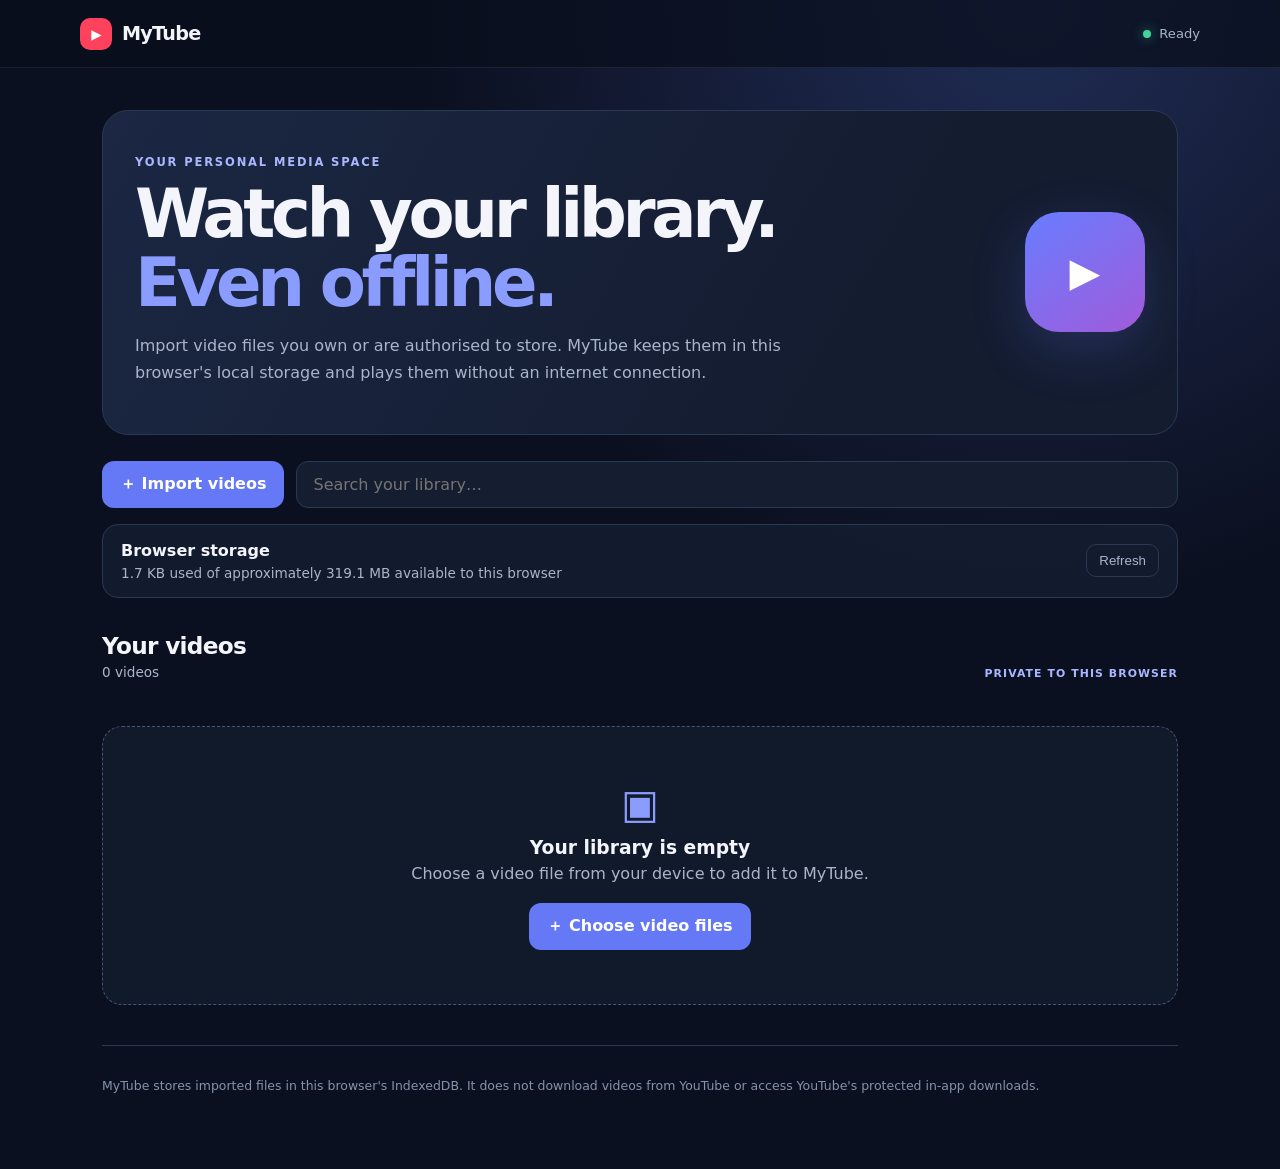
==== index.html @ cdf7bfd3 "Add files via upload" ====
<!doctype html>
<html lang="en">
<head>
  <meta charset="utf-8">
  <meta name="viewport" content="width=device-width, initial-scale=1">
  <meta name="theme-color" content="#111827">
  <meta name="description" content="A private offline video library stored in this browser.">
  <title>MyTube Offline Library</title>
  <link rel="manifest" href="./manifest.webmanifest">
  <link rel="stylesheet" href="./styles.css">
</head>
<body>
  <header class="topbar">
    <a class="brand" href="./" aria-label="MyTube home"><span class="brand-mark">▶</span> MyTube</a>
    <span class="offline-indicator"><span class="dot"></span><span id="network-status">Checking connection…</span></span>
  </header>

  <main class="container">
    <section class="hero">
      <div>
        <p class="eyebrow">YOUR PERSONAL MEDIA SPACE</p>
        <h1>Watch your library.<br><span>Even offline.</span></h1>
        <p class="intro">Import video files you own or are authorised to store. MyTube keeps them in this browser's local storage and plays them without an internet connection.</p>
      </div>
      <div class="hero-icon" aria-hidden="true">▶</div>
    </section>

    <section class="toolbar" aria-label="Library controls">
      <label class="import-button" for="video-picker">＋ Import videos</label>
      <input id="video-picker" type="file" accept="video/*,.mp4,.webm,.m4v,.mov,.mkv" multiple hidden>
      <input id="search" class="search" type="search" placeholder="Search your library…" aria-label="Search videos">
    </section>

    <section class="storage-panel">
      <div>
        <strong>Browser storage</strong>
        <p id="storage-info">Checking available storage…</p>
      </div>
      <button id="refresh-storage" class="quiet-button" type="button">Refresh</button>
    </section>

    <div class="section-heading">
      <div>
        <h2>Your videos</h2>
        <p id="video-count">Loading library…</p>
      </div>
      <span class="local-tag">PRIVATE TO THIS BROWSER</span>
    </div>

    <div id="message" class="message" role="status" aria-live="polite"></div>
    <section id="video-grid" class="video-grid" aria-label="Imported videos"></section>

    <section id="empty-state" class="empty-state" hidden>
      <div class="empty-icon">▣</div>
      <h3>Your library is empty</h3>
      <p>Choose a video file from your device to add it to MyTube.</p>
      <label class="import-button" for="video-picker">＋ Choose video files</label>
    </section>

    <footer>
      <p>MyTube stores imported files in this browser's IndexedDB. It does not download videos from YouTube or access YouTube's protected in-app downloads.</p>
    </footer>
  </main>

  <script src="./app.js" defer></script>
</body>
</html>
---- styles.css ----
:root {
  color-scheme: dark;
  --bg: #0b1020;
  --panel: #151d31;
  --panel-2: #1b2740;
  --text: #f3f5fb;
  --muted: #aab5ca;
  --accent: #8b9cff;
  --accent-2: #6578f5;
  --border: #2b3854;
  font-family: Inter, ui-sans-serif, system-ui, -apple-system, BlinkMacSystemFont, "Segoe UI", sans-serif;
}
* { box-sizing: border-box; }
body { margin: 0; background: radial-gradient(circle at 80% 0%, #202c55 0, var(--bg) 38rem); color: var(--text); min-height: 100vh; }
.topbar { height: 68px; padding: 0 max(22px, calc((100vw - 1120px)/2)); display:flex; align-items:center; justify-content:space-between; border-bottom:1px solid rgba(255,255,255,.08); background:rgba(9,14,28,.72); }
.brand { color:var(--text); text-decoration:none; font-weight:800; font-size:1.2rem; letter-spacing:-.04em; display:flex; gap:10px; align-items:center; }
.brand-mark { display:grid; place-items:center; width:32px; height:32px; border-radius:10px; background:#ff425b; color:white; font-size:.85rem; }
.offline-indicator { display:flex; align-items:center; gap:8px; color:var(--muted); font-size:.82rem; }
.dot { width:8px; height:8px; border-radius:50%; background:#43d69b; box-shadow:0 0 12px #43d69b88; }
.container { max-width:1120px; margin:auto; padding:42px 22px 60px; }
.hero { display:flex; justify-content:space-between; align-items:center; gap:24px; padding:32px; border:1px solid var(--border); border-radius:26px; background:linear-gradient(120deg, #1b2743, #141c30 70%); }
.eyebrow { color:#aab7ff; font-size:.72rem; letter-spacing:.16em; font-weight:800; }
h1 { margin:10px 0 12px; font-size:clamp(2.3rem, 6vw, 4.2rem); line-height:1.02; letter-spacing:-.065em; }
h1 span { color:var(--accent); }
.intro { max-width:650px; color:var(--muted); line-height:1.65; }
.hero-icon { flex:0 0 120px; height:120px; border-radius:34px; display:grid; place-items:center; font-size:2.5rem; color:white; background:linear-gradient(145deg,#687dff,#a05bda); box-shadow:0 18px 55px #687dff33; }
.toolbar { display:flex; gap:12px; margin:26px 0 16px; }
.import-button { display:inline-flex; align-items:center; justify-content:center; border:0; border-radius:12px; padding:13px 18px; background:var(--accent-2); color:white; font-weight:750; cursor:pointer; }
.import-button:hover { filter:brightness(1.12); }
.search { flex:1; min-width:0; border:1px solid var(--border); border-radius:12px; padding:0 16px; background:var(--panel); color:var(--text); font:inherit; }
.storage-panel { display:flex; justify-content:space-between; align-items:center; gap:12px; border:1px solid var(--border); background:rgba(21,29,49,.8); border-radius:16px; padding:16px 18px; }
.storage-panel p, .section-heading p { margin:5px 0 0; color:var(--muted); font-size:.85rem; }
.quiet-button, .delete-button { border:1px solid var(--border); color:var(--muted); background:transparent; padding:8px 12px; border-radius:10px; cursor:pointer; }
.section-heading { display:flex; align-items:end; justify-content:space-between; gap:12px; margin:34px 0 16px; }
h2 { margin:0; font-size:1.45rem; letter-spacing:-.03em; }
.local-tag { color:#aab7ff; font-size:.68rem; letter-spacing:.1em; font-weight:800; }
.video-grid { display:grid; grid-template-columns:repeat(auto-fill,minmax(250px,1fr)); gap:18px; }
.video-card { min-width:0; overflow:hidden; border:1px solid var(--border); border-radius:17px; background:var(--panel); }
.video-card video { display:block; width:100%; aspect-ratio:16/9; background:#05070c; object-fit:contain; }
.video-details { padding:13px; }
.video-title { margin:0 0 7px; font-weight:750; overflow-wrap:anywhere; }
.video-meta { color:var(--muted); font-size:.78rem; display:flex; flex-wrap:wrap; gap:8px; }
.card-actions { display:flex; justify-content:space-between; align-items:center; margin-top:12px; }
.delete-button { color:#ff9da8; border-color:#633846; }
.message { min-height:22px; color:#aab7ff; font-size:.88rem; margin:8px 0; }
.empty-state { text-align:center; padding:54px 20px; border:1px dashed #465575; border-radius:20px; background:#111a2b; }
.empty-state h3 { margin:10px 0 6px; }
.empty-state p { color:var(--muted); margin:0 0 20px; }
.empty-icon { font-size:2.5rem; color:var(--accent); }
footer { margin-top:40px; color:#8592aa; font-size:.78rem; line-height:1.6; border-top:1px solid var(--border); padding-top:18px; }
[hidden] { display:none !important; }
@media (max-width:620px) {
  .container { padding:25px 15px 45px; }
  .hero { padding:23px; }
  .hero-icon { flex-basis:70px; height:70px; border-radius:22px; font-size:1.6rem; }
  .toolbar { flex-direction:column; }
  .search { min-height:46px; }
  .local-tag { display:none; }
}
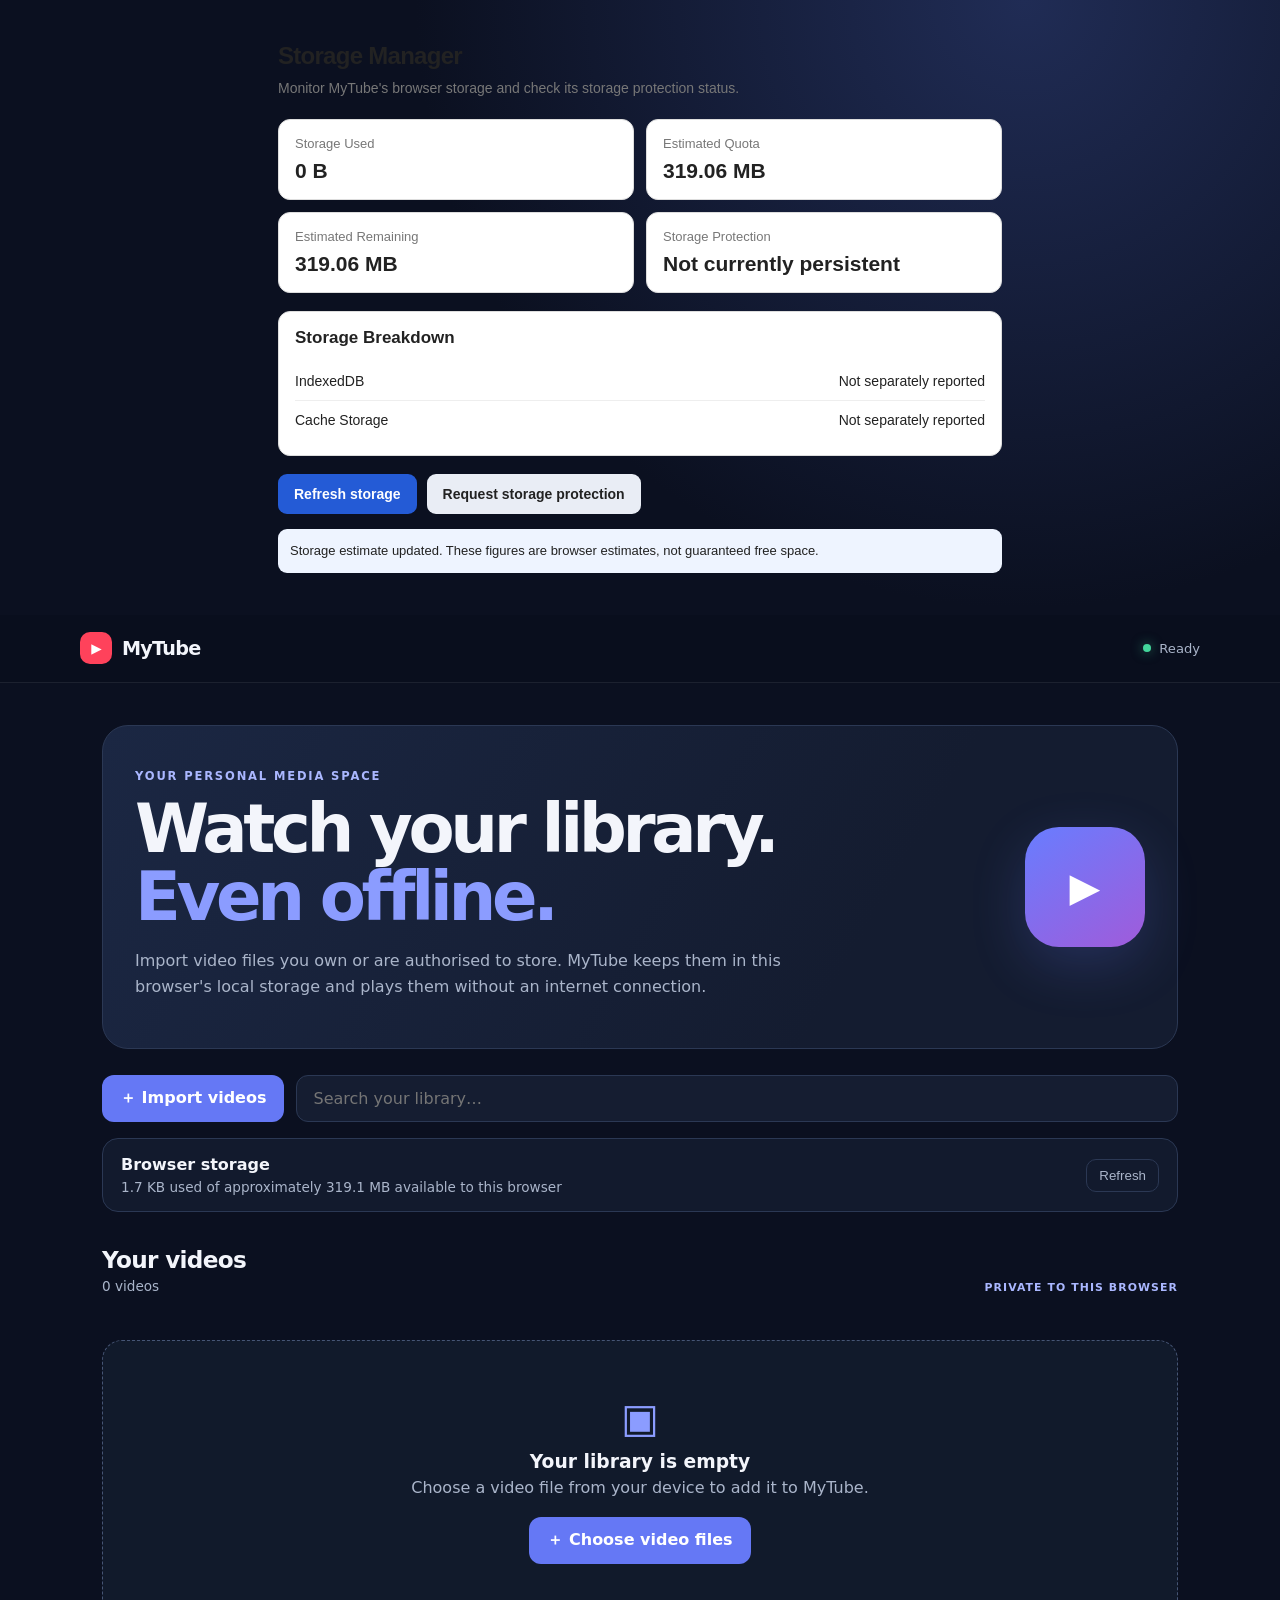
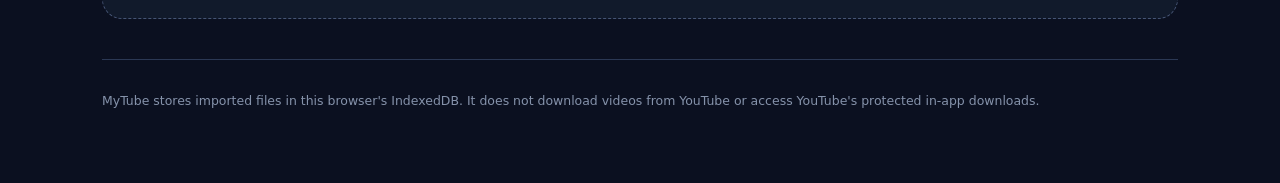
==== commit 6ff14d3a: "Update index.html" ====
--- a/index.html
+++ b/index.html
@@ -1,6 +1,7 @@
 <!doctype html>
 <html lang="en">
 <head>
+  <link rel="stylesheet" href="storage-manager.css">
   <meta charset="utf-8">
   <meta name="viewport" content="width=device-width, initial-scale=1">
   <meta name="theme-color" content="#111827">
@@ -9,7 +10,89 @@
   <link rel="manifest" href="./manifest.webmanifest">
   <link rel="stylesheet" href="./styles.css">
 </head>
+  <script src="storage-manager.js" defer></script>
 <body>
+  <!-- MyTube Storage Manager -->
+
+<section class="storage-manager" id="storage-manager">
+
+  <h2>Storage Manager</h2>
+
+  <p class="sm-description">
+    Monitor MyTube's browser storage and check its storage protection status.
+  </p>
+
+  <div class="sm-grid">
+
+    <div class="sm-card">
+      <span class="sm-card-label">Storage Used</span>
+      <strong class="sm-card-value" id="sm-used">Checking...</strong>
+    </div>
+
+    <div class="sm-card">
+      <span class="sm-card-label">Estimated Quota</span>
+      <strong class="sm-card-value" id="sm-quota">Checking...</strong>
+    </div>
+
+    <div class="sm-card">
+      <span class="sm-card-label">Estimated Remaining</span>
+      <strong class="sm-card-value" id="sm-available">Checking...</strong>
+    </div>
+
+    <div class="sm-card">
+      <span class="sm-card-label">Storage Protection</span>
+      <strong class="sm-card-value" id="sm-persistence">
+        Checking...
+      </strong>
+    </div>
+
+  </div>
+
+  <div class="sm-details">
+
+    <h3>Storage Breakdown</h3>
+
+    <div class="sm-detail-row">
+      <span>IndexedDB</span>
+      <span id="sm-indexeddb">Checking...</span>
+    </div>
+
+    <div class="sm-detail-row">
+      <span>Cache Storage</span>
+      <span id="sm-cache">Checking...</span>
+    </div>
+
+  </div>
+
+  <div class="sm-actions">
+
+    <button
+      type="button"
+      class="sm-button"
+      id="sm-refresh">
+      Refresh storage
+    </button>
+
+    <button
+      type="button"
+      class="sm-button sm-button-secondary"
+      id="sm-persist">
+      Request storage protection
+    </button>
+
+  </div>
+
+  <div
+    class="sm-message"
+    id="sm-message"
+    role="status"
+    aria-live="polite">
+    Checking browser storage...
+  </div>
+
+</section>
+
+<!-- End MyTube Storage Manager -->
   <header class="topbar">
     <a class="brand" href="./" aria-label="MyTube home"><span class="brand-mark">▶</span> MyTube</a>
     <span class="offline-indicator"><span class="dot"></span><span id="network-status">Checking connection…</span></span>
--- a/storage-manager.css
+++ b/storage-manager.css
@@ -0,0 +1,142 @@
+/* MyTube Storage Manager */
+
+.storage-manager {
+  max-width: 760px;
+  margin: 24px auto;
+  padding: 18px;
+  color: var(--text-color, #222);
+  font-family: Arial, sans-serif;
+}
+
+.storage-manager h2 {
+  margin: 0 0 8px;
+  font-size: 24px;
+}
+
+.sm-description {
+  margin: 0 0 20px;
+  color: var(--secondary-text, #777);
+  line-height: 1.5;
+  font-size: 14px;
+}
+
+.sm-grid {
+  display: grid;
+  grid-template-columns: repeat(2, minmax(0, 1fr));
+  gap: 12px;
+}
+
+.sm-card {
+  padding: 16px;
+  border: 1px solid var(--border-color, #ddd);
+  border-radius: 12px;
+  background: var(--card-background, #fff);
+  min-width: 0;
+}
+
+.sm-card-label {
+  display: block;
+  margin-bottom: 8px;
+  color: var(--secondary-text, #777);
+  font-size: 13px;
+}
+
+.sm-card-value {
+  display: block;
+  font-size: 21px;
+  font-weight: 700;
+  overflow-wrap: anywhere;
+}
+
+.sm-details {
+  margin-top: 18px;
+  padding: 16px;
+  border: 1px solid var(--border-color, #ddd);
+  border-radius: 12px;
+  background: var(--card-background, #fff);
+}
+
+.sm-details h3 {
+  margin: 0 0 14px;
+  font-size: 17px;
+}
+
+.sm-detail-row {
+  display: flex;
+  justify-content: space-between;
+  align-items: center;
+  gap: 12px;
+  padding: 11px 0;
+  border-bottom: 1px solid var(--border-color, #eee);
+  font-size: 14px;
+}
+
+.sm-detail-row:last-child {
+  border-bottom: 0;
+}
+
+.sm-detail-row span:last-child {
+  text-align: right;
+  overflow-wrap: anywhere;
+}
+
+.sm-actions {
+  display: flex;
+  flex-wrap: wrap;
+  gap: 10px;
+  margin-top: 18px;
+}
+
+.sm-button {
+  border: 0;
+  border-radius: 9px;
+  padding: 12px 16px;
+  font-size: 14px;
+  font-weight: 600;
+  cursor: pointer;
+  background: var(--button-background, #245bd6);
+  color: var(--button-text, #fff);
+}
+
+.sm-button:disabled {
+  opacity: 0.6;
+  cursor: not-allowed;
+}
+
+.sm-button-secondary {
+  background: var(--secondary-button-background, #e9edf5);
+  color: var(--text-color, #222);
+}
+
+.sm-message {
+  margin-top: 15px;
+  padding: 12px;
+  border-radius: 9px;
+  background: var(--notice-background, #eef4ff);
+  color: var(--text-color, #222);
+  font-size: 13px;
+  line-height: 1.5;
+}
+
+.sm-message.sm-error {
+  background: #fff0f0;
+  color: #a32121;
+}
+
+@media (max-width: 420px) {
+  .storage-manager {
+    padding: 12px;
+  }
+
+  .sm-grid {
+    grid-template-columns: 1fr;
+  }
+
+  .sm-card-value {
+    font-size: 19px;
+  }
+
+  .sm-button {
+    width: 100%;
+  }
+  }
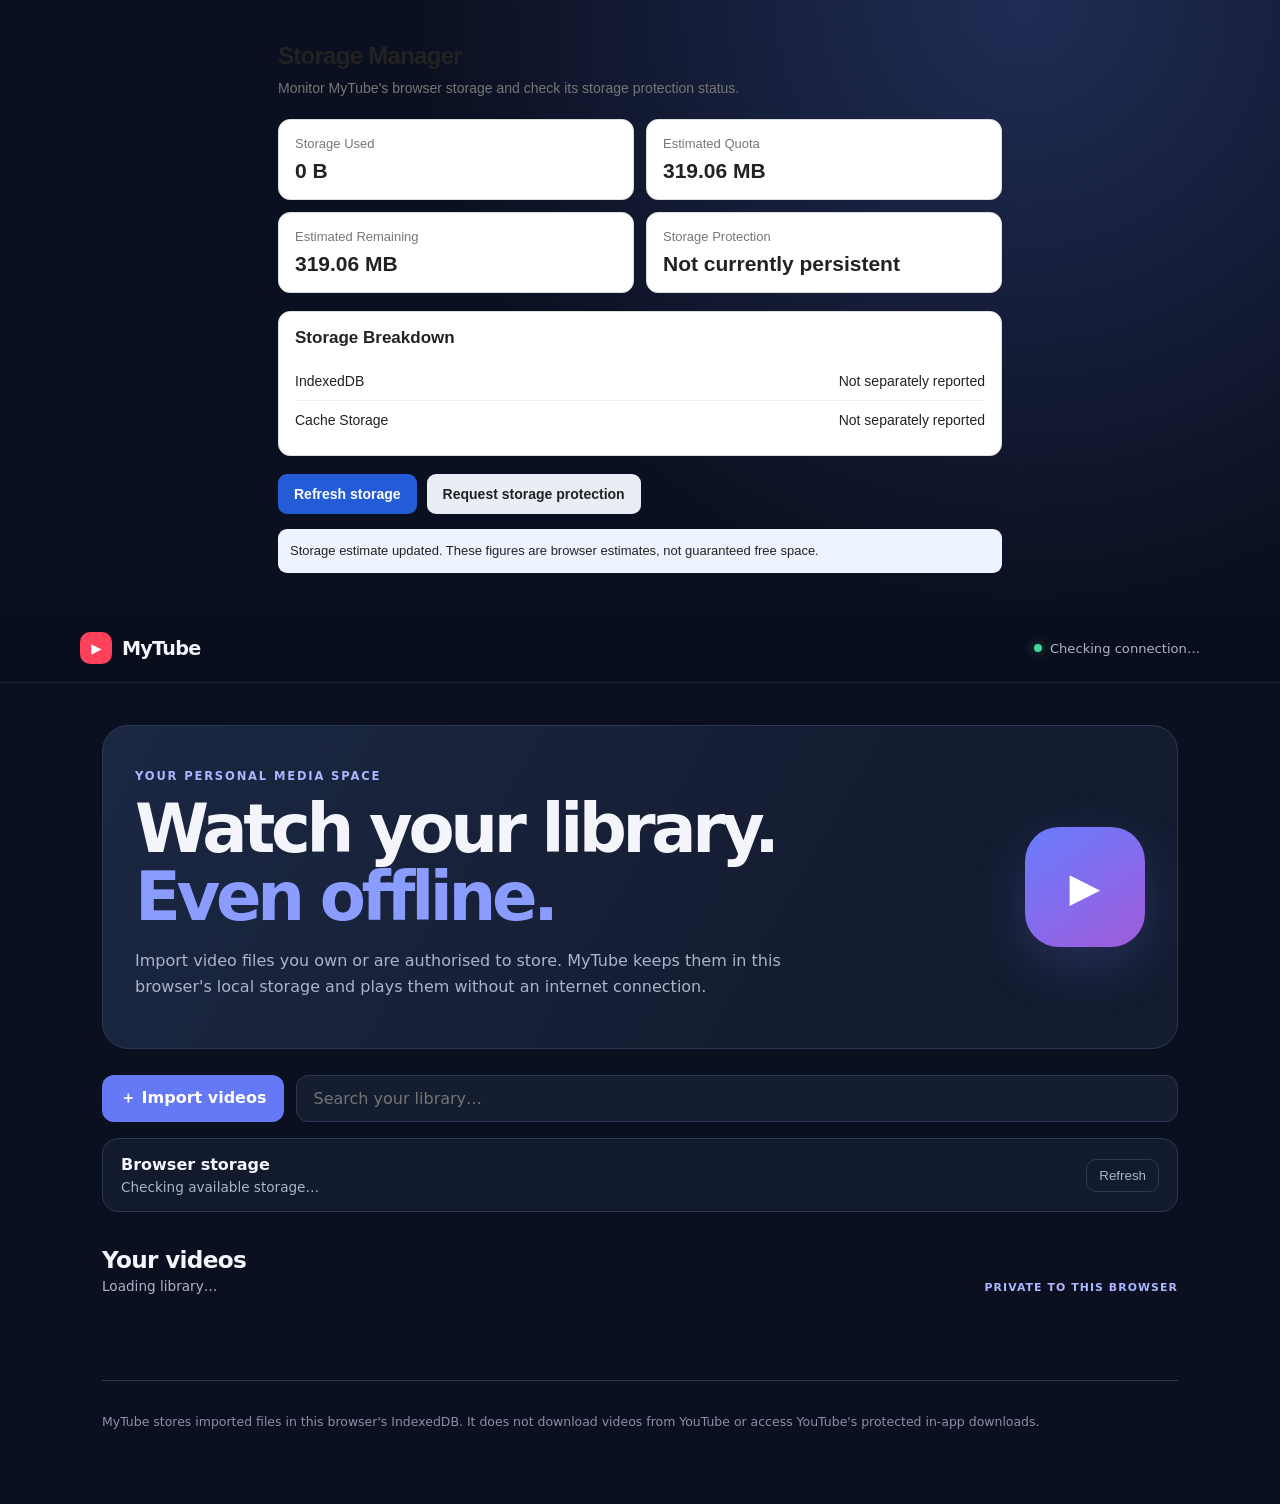
==== commit 0bb65c2f: "Update index.html" ====
--- a/index.html
+++ b/index.html
@@ -10,7 +10,7 @@
   <link rel="manifest" href="./manifest.webmanifest">
   <link rel="stylesheet" href="./styles.css">
 </head>
-  <script src="storage-manager.js" defer></script>
+  
 <body>
   <!-- MyTube Storage Manager -->
 
@@ -145,6 +145,6 @@
     </footer>
   </main>
 
-  <script src="./app.js" defer></script>
+  <script src="./storage-manager.js" defer></script>
 </body>
 </html>
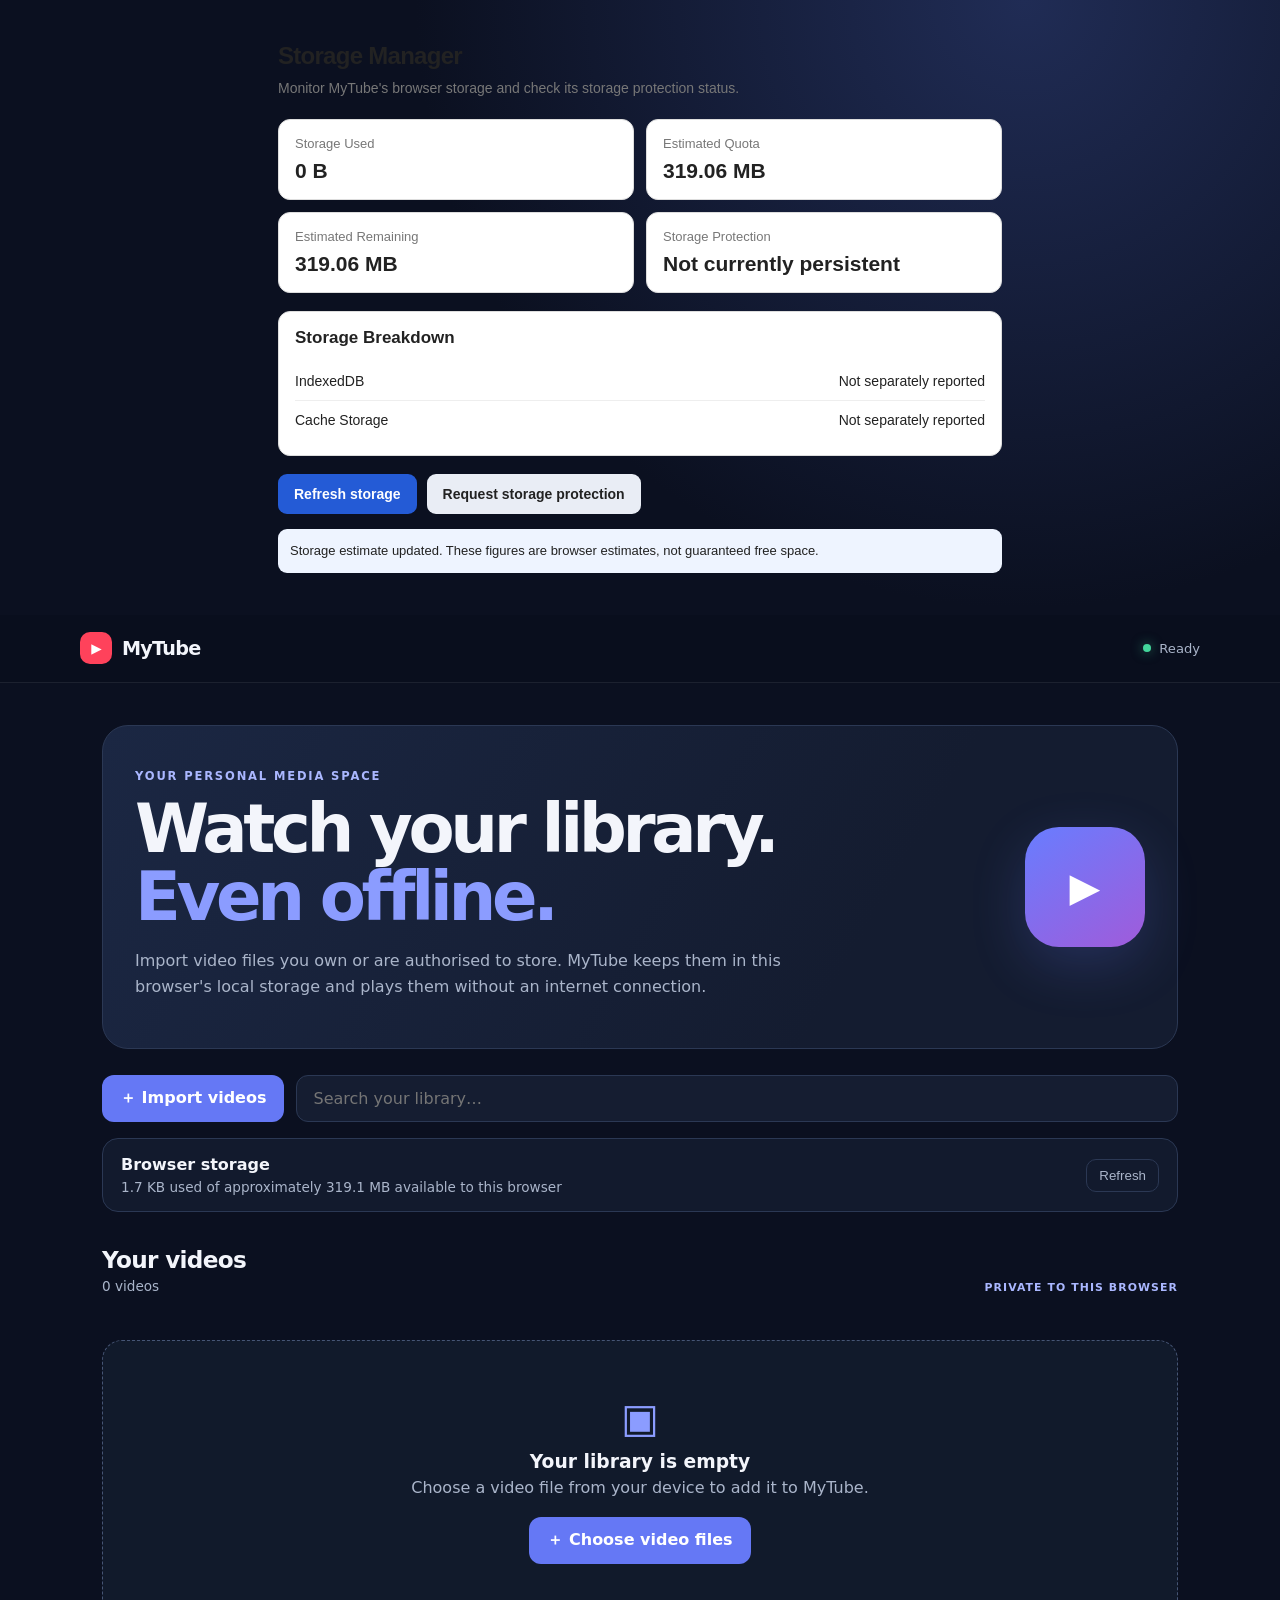
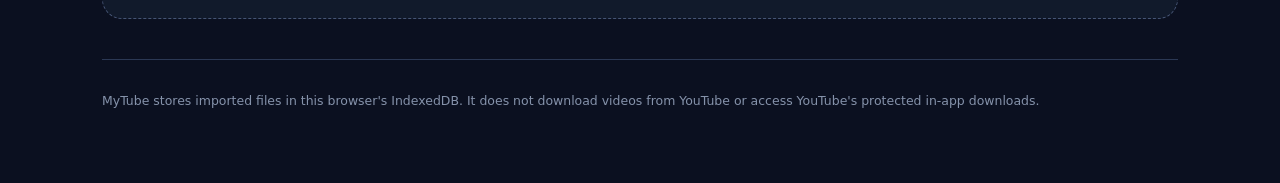
==== commit b1c6912a: "Update index.html" ====
--- a/index.html
+++ b/index.html
@@ -145,6 +145,6 @@
     </footer>
   </main>
 
-  <script src="./storage-manager.js" defer></script>
+  <script src="./storage-manager.js" defer></script> <script src="./app.js" defer></script>
 </body>
 </html>
